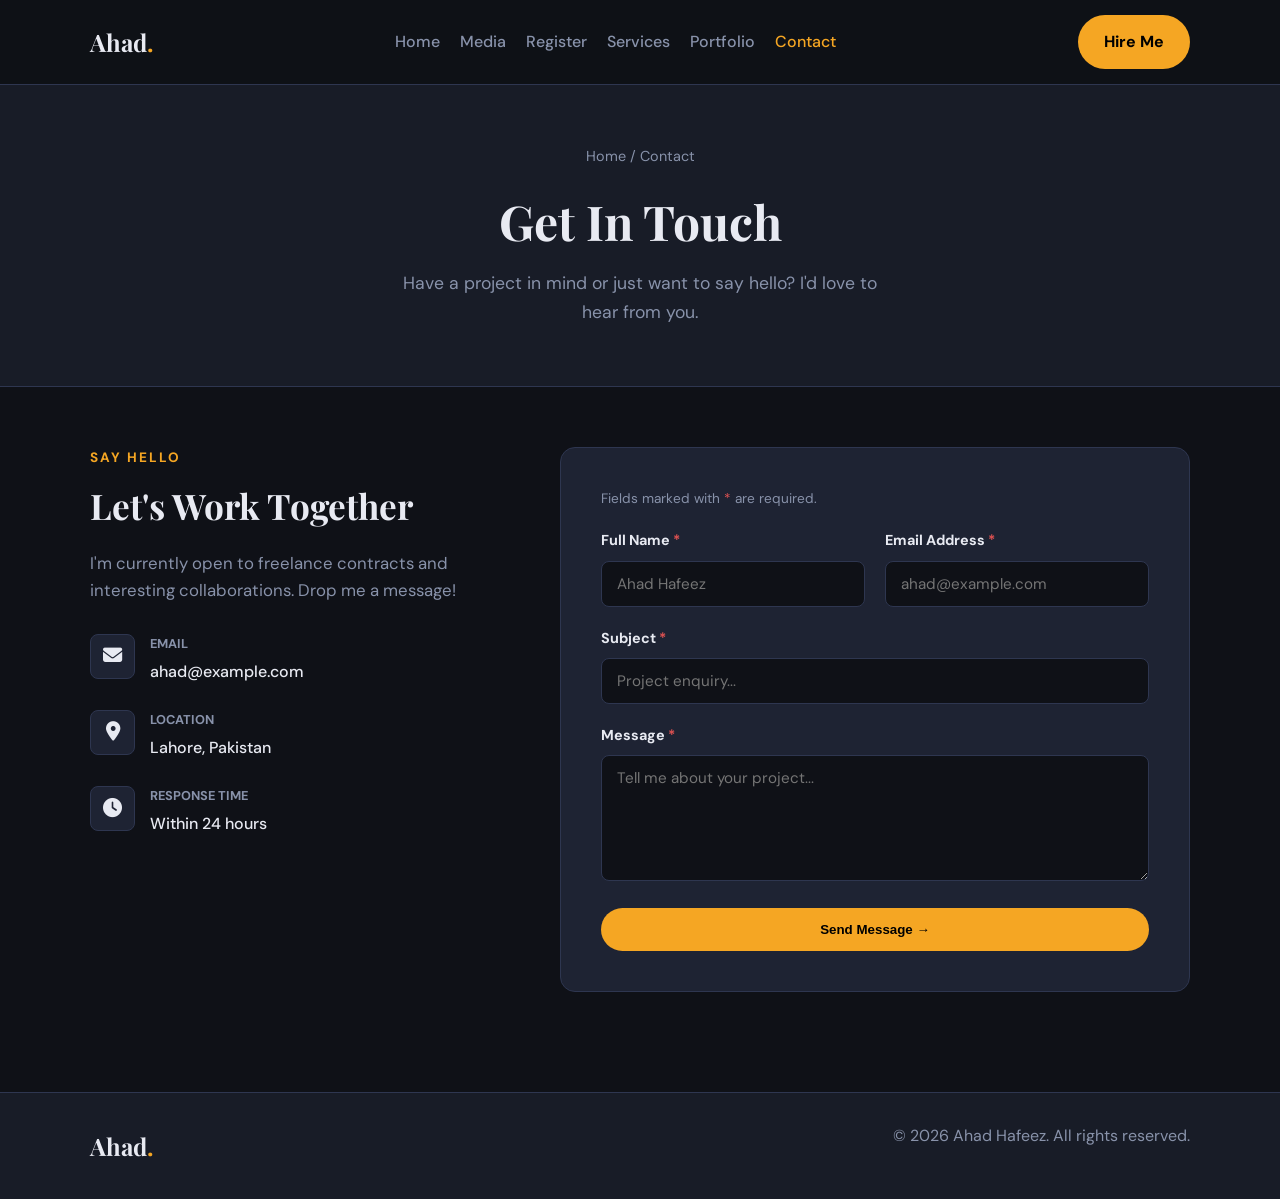
==== contact.html @ 1b4fcb00 "Add files via upload" ====
<!DOCTYPE html>
<html lang="en">
<head>
  <meta charset="UTF-8">
  <meta name="viewport" content="width=device-width, initial-scale=1.0">
  <title>Contact — Ahad Hafeez</title>
  <link rel="stylesheet" href="contact.css">
  <link href="https://fonts.googleapis.com/css2?family=Playfair+Display:wght@700;800&family=DM+Sans:wght@400;500;600&display=swap" rel="stylesheet">
  <link rel="stylesheet" href="https://cdnjs.cloudflare.com/ajax/libs/font-awesome/6.4.0/css/all.min.css">
</head>
<body>

  <header class="site-header">
    <div class="container header-flex">
      <a class="nav-logo" href="index.html">Ahad<span>.</span></a>
      <nav class="site-nav">
        <ul class="nav-list">
          <li><a class="nav-link" href="index.html">Home</a></li>
          <li><a class="nav-link" href="media.html">Media</a></li>
          <li><a class="nav-link" href="register.html">Register</a></li>
          <li><a class="nav-link" href="services.html">Services</a></li>
          <li><a class="nav-link" href="portfolio.html">Portfolio</a></li>
          <li><a class="nav-link active" href="contact.html">Contact</a></li>
        </ul>
      </nav>
      <a class="btn btn-primary" href="contact.html">Hire Me</a>
    </div>
  </header>

  <main>
    <div class="page-hero">
      <div class="container text-center">
        <p class="breadcrumb"><a href="index.html">Home</a> / Contact</p>
        <h1>Get In Touch</h1>
        <p class="subtitle">Have a project in mind or just want to say hello? I'd love to hear from you.</p>
      </div>
    </div>

    <section class="section">
      <div class="container">
        <div class="contact-grid">

          <div class="contact-info-section">
            <span class="eyebrow">Say Hello</span>
            <h2>Let's Work Together</h2>
            <p class="info-desc">
              I'm currently open to freelance contracts and interesting collaborations. Drop me a message!
            </p>

            <div class="info-list">
              <div class="info-item">
                <div class="info-icon"><i class="fa-solid fa-envelope"></i></div>
                <div>
                  <p class="info-label">Email</p>
                  <a class="info-value" href="mailto:ahad@example.com">ahad@example.com</a>
                </div>
              </div>

              <div class="info-item">
                <div class="info-icon"><i class="fa-solid fa-location-dot"></i></div>
                <div>
                  <p class="info-label">Location</p>
                  <span class="info-value">Lahore, Pakistan</span>
                </div>
              </div>

              <div class="info-item">
                <div class="info-icon"><i class="fa-solid fa-clock"></i></div>
                <div>
                  <p class="info-label">Response Time</p>
                  <span class="info-value">Within 24 hours</span>
                </div>
              </div>
            </div>
          </div>

          <div class="contact-form-section">
            <div class="form-success" id="successMessage" style="display: none;">
              <h3>✅ Message sent successfully!</h3>
              <p>Thanks for reaching out. I'll get back to you soon.</p>
            </div>

            <form class="contact-form" id="contactForm">
              <p class="form-hint">Fields marked with <span class="required">*</span> are required.</p>

              <div class="form-row">
                <div class="form-group">
                  <label class="form-label" for="name">Full Name <span class="required">*</span></label>
                  <input class="form-control" type="text" id="name" required placeholder="Ahad Hafeez">
                </div>
                <div class="form-group">
                  <label class="form-label" for="email">Email Address <span class="required">*</span></label>
                  <input class="form-control" type="email" id="email" required placeholder="ahad@example.com">
                </div>
              </div>

              <div class="form-group">
                <label class="form-label" for="subject">Subject <span class="required">*</span></label>
                <input class="form-control" type="text" id="subject" required placeholder="Project enquiry...">
              </div>

              <div class="form-group">
                <label class="form-label" for="message">Message <span class="required">*</span></label>
                <textarea class="form-control" id="message" rows="5" required placeholder="Tell me about your project..."></textarea>
              </div>

              <button class="btn btn-primary btn-full" type="submit">Send Message →</button>
            </form>
          </div>
        </div>
      </div>
    </section>
  </main>

  <footer class="site-footer">
    <div class="container footer-flex">
      <a class="nav-logo" href="index.html">Ahad<span>.</span></a>
      <p class="footer-copy">&copy; 2026 Ahad Hafeez. All rights reserved.</p>
    </div>
  </footer>

  <script>
    const form = document.getElementById('contactForm');
    const successMsg = document.getElementById('successMessage');

    form.addEventListener('submit', function(event) {
      event.preventDefault();
      form.style.display = 'none';
      successMsg.style.display = 'block';
    });
  </script>
</body>
</html>
---- contact.css ----
* {
  margin: 0;
  padding: 0;
  box-sizing: border-box;
}

:root {


  --color-bg: #0f1117;
  --color-bg-alt: #181c27;

  --color-surface: #1e2333;
  --color-border: #2e3650;
  --color-text: #e8eaf2;
  --color-text-muted: #8892aa;
  --color-accent: #f5a623;

  --color-accent-dark: #c8841b;
  --color-success: #4caf82;
  --font-display: 'Playfair Display', serif;
  --font-body: 'DM Sans', sans-serif;
}

body {
  font-family: var(--font-body);
  background-color: var(--color-bg);

  color: var(--color-text);
  line-height: 1.6;

}

a {

  text-decoration: none;

}

ul {

  list-style: none;

}

h1, h2, h3 {

  font-family: var(--font-display);

  color: var(--color-text);

}

h1 {
  font-size: 3rem;

  margin-bottom: 10px;
}

h2 {
  font-size: 2.2rem;

  margin-bottom: 15px;
}

p {

  color: var(--color-text-muted);
  margin-bottom: 20px;

}

.container {

  max-width: 1140px;

  margin: 0 auto;

  padding: 0 20px;

}

.section {

  padding: 60px 0;

}

.text-center {

  text-align: center;

}

.eyebrow {

  color: var(--color-accent);

  text-transform: uppercase;

  font-size: 0.85rem;

  letter-spacing: 2px;

  font-weight: bold;

  display: block;

  margin-bottom: 10px;

}

.site-header {

  background-color: #0f1117e6;

  border-bottom: 1px solid var(--color-border);

  padding: 15px 0;

}

.header-flex {

  display: flex;

  justify-content: space-between;

  align-items: center;
}

.nav-logo {
  font-family: var(--font-display);
  font-size: 1.5rem;

  font-weight: bold;



  color: var(--color-text);
}

.nav-logo span {


  color: var(--color-accent);

}

.nav-list {


  display: flex;


  gap: 20px;


}

.nav-link {


  color: var(--color-text-muted);


  font-weight: 500;

  transition: 0.3s;
}

.nav-link:hover, .nav-link.active {

  color: var(--color-accent);


}

.btn {
  display: inline-block;
  padding: 12px 24px;
  border-radius: 50px;


  font-weight: bold;

  cursor: pointer;

  border: 2px solid transparent;

  transition: 0.3s;
  text-align: center;
}

.btn-primary {



  background-color: var(--color-accent);
  color: #000;


}

.btn-primary:hover {


  background-color: var(--color-accent-dark);


}

.btn-full {
  width: 100%;
  display: block;


  margin-top: 10px;
}

.page-hero {
  background-color: var(--color-bg-alt);
  padding: 60px 0;
  border-bottom: 1px solid var(--color-border);
}

.breadcrumb {
  font-size: 0.9rem;
  margin-bottom: 15px;
  
}

.breadcrumb a {
  color: var(--color-text-muted);
}

.breadcrumb a:hover {
  color: var(--color-accent);
}

.subtitle {
  font-size: 1.1rem;
  max-width: 500px;
  margin: 0 auto;
}

.contact-grid {
  display: grid;
  grid-template-columns: 1fr 1.5fr;
  gap: 50px;
  align-items: start;
}

.info-desc {
  font-size: 1.05rem;
  margin-bottom: 30px;
}

.info-list {
  display: flex;
  flex-direction: column;
  gap: 25px;
}

.info-item {
  display: flex;
  align-items: flex-start;
  gap: 15px;
}

.info-icon {
  width: 45px;
  height: 45px;
  background-color: #1e2333;
  border: 1px solid var(--color-border);
  border-radius: 8px;
  display: flex;
  align-items: center;
  justify-content: center;
  font-size: 1.2rem;
}

.info-label {
  font-size: 0.8rem;
  text-transform: uppercase;
  margin-bottom: 5px;
  font-weight: bold;
}

.info-value {
  font-size: 1rem;
  color: var(--color-text);
  font-weight: 500;
}

a.info-value:hover {
  color: var(--color-accent);
}

.contact-form-section {
  background-color: var(--color-surface);
  border: 1px solid var(--color-border);
  padding: 40px;
  border-radius: 15px;
}

.form-hint {
  font-size: 0.85rem;
  margin-bottom: 20px;
}

.required {
  color: #e05252;
}

.form-group {
  margin-bottom: 20px;
}

.form-row {
  display: grid;
  grid-template-columns: 1fr 1fr;
  gap: 20px;
}

.form-label {
  display: block;
  font-size: 0.9rem;
  font-weight: bold;
  margin-bottom: 8px;
}

.form-control {
  width: 100%;
  padding: 12px 15px;
  background-color: var(--color-bg);
  border: 1px solid var(--color-border);
  border-radius: 8px;
  color: var(--color-text);
  font-family: inherit;
  font-size: 0.95rem;
}

.form-control:focus {
  outline: none;
  border-color: var(--color-accent);
}

textarea.form-control {
  resize: vertical;
}

.form-success {
  background-color: rgba(76, 175, 130, 0.1);
  border: 1px solid var(--color-success);
  padding: 30px;
  border-radius: 10px;
  text-align: center;
}

.form-success h3 {
  color: var(--color-success);
  margin-bottom: 10px;
}

.site-footer {
  background: var(--color-bg-alt);
  border-top: 1px solid var(--color-border);
  padding: 30px 0;
  margin-top: 40px;
}

.footer-flex {
  display: flex;
  justify-content: space-between;
  align-items: center;
}

@media (max-width: 850px) {
  .contact-grid {
    grid-template-columns: 1fr;
  }
  .form-row {
    grid-template-columns: 1fr;
  }
  .header-flex {
    flex-direction: column;
    gap: 15px;
  }
  .nav-list {
    flex-wrap: wrap;
    justify-content: center;
  }
}
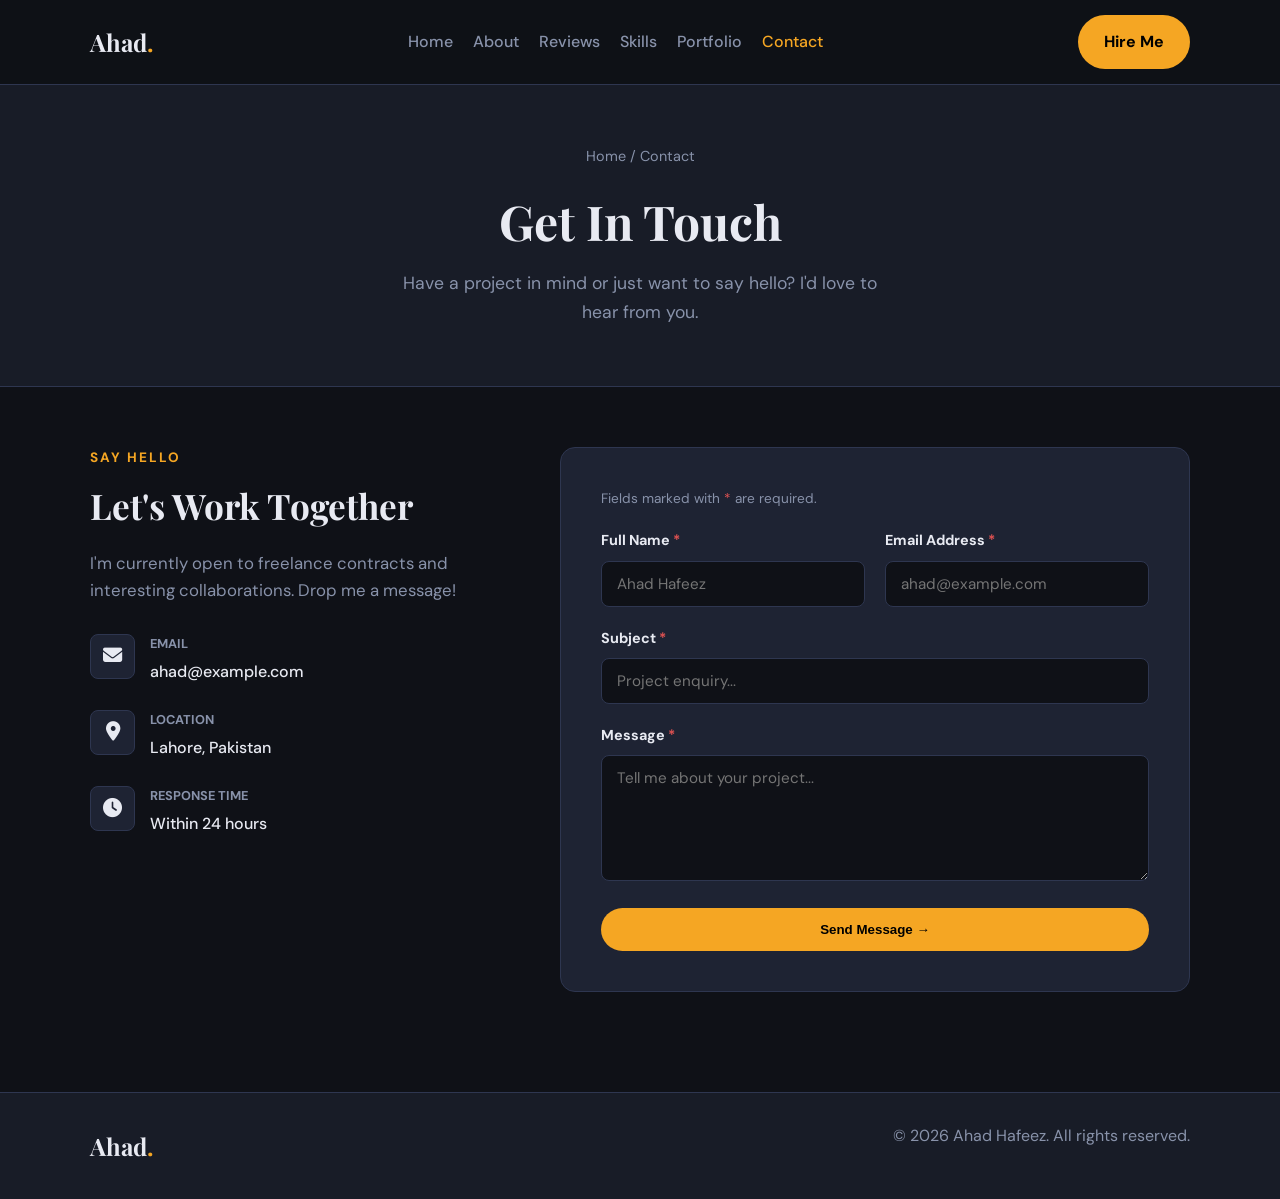
==== commit e0ef34d0: "Add files via upload" ====
--- a/contact.html
+++ b/contact.html
@@ -15,10 +15,10 @@
       <a class="nav-logo" href="index.html">Ahad<span>.</span></a>
       <nav class="site-nav">
         <ul class="nav-list">
-          <li><a class="nav-link" href="index.html">Home</a></li>
-          <li><a class="nav-link" href="media.html">Media</a></li>
-          <li><a class="nav-link" href="register.html">Register</a></li>
-          <li><a class="nav-link" href="services.html">Services</a></li>
+          <li><a class="nav-link" href="home.html">Home</a></li>
+          <li><a class="nav-link" href="about.html">About</a></li>
+          <li><a class="nav-link" href="reviews.html">Reviews</a></li>
+          <li><a class="nav-link" href="skills.html">Skills</a></li>
           <li><a class="nav-link" href="portfolio.html">Portfolio</a></li>
           <li><a class="nav-link active" href="contact.html">Contact</a></li>
         </ul>
@@ -119,12 +119,38 @@
     </div>
   </footer>
 
-  <script>
+ <script>
     const form = document.getElementById('contactForm');
     const successMsg = document.getElementById('successMessage');
 
     form.addEventListener('submit', function(event) {
       event.preventDefault();
+
+      const name = document.getElementById('name').value.trim();
+      const email = document.getElementById('email').value.trim();
+      const subject = document.getElementById('subject').value.trim();
+      const message = document.getElementById('message').value.trim();
+
+      if (name === "") {
+        alert("Error: Please enter your full name.");
+        return;
+      }
+
+      if (email === "" || !email.includes("@") || !email.includes(".")) {
+        alert("Error: Please enter a valid email address.");
+        return;
+      }
+
+      if (subject === "") {
+        alert("Error: Please enter a subject.");
+        return;
+      }
+
+      if (message === "") {
+        alert("Error: Please enter your message.");
+        return;
+      }
+
       form.style.display = 'none';
       successMsg.style.display = 'block';
     });
